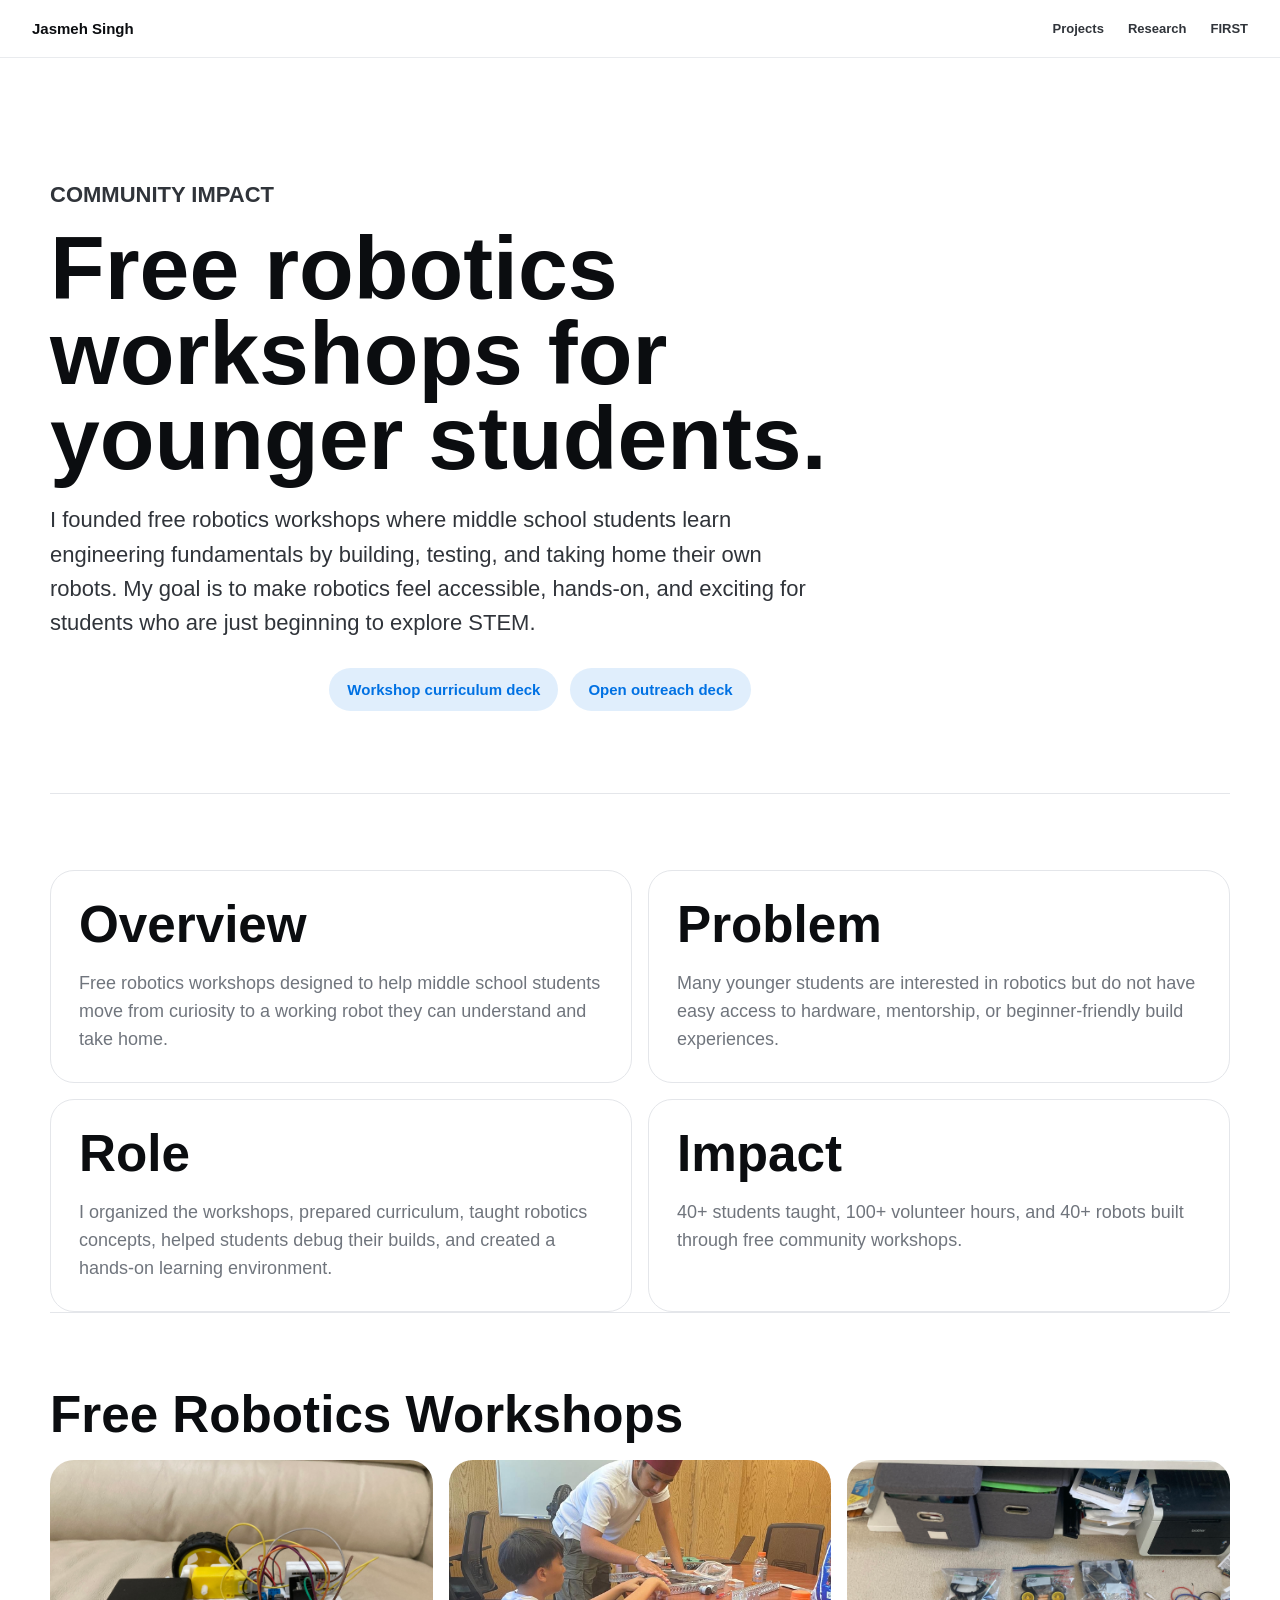
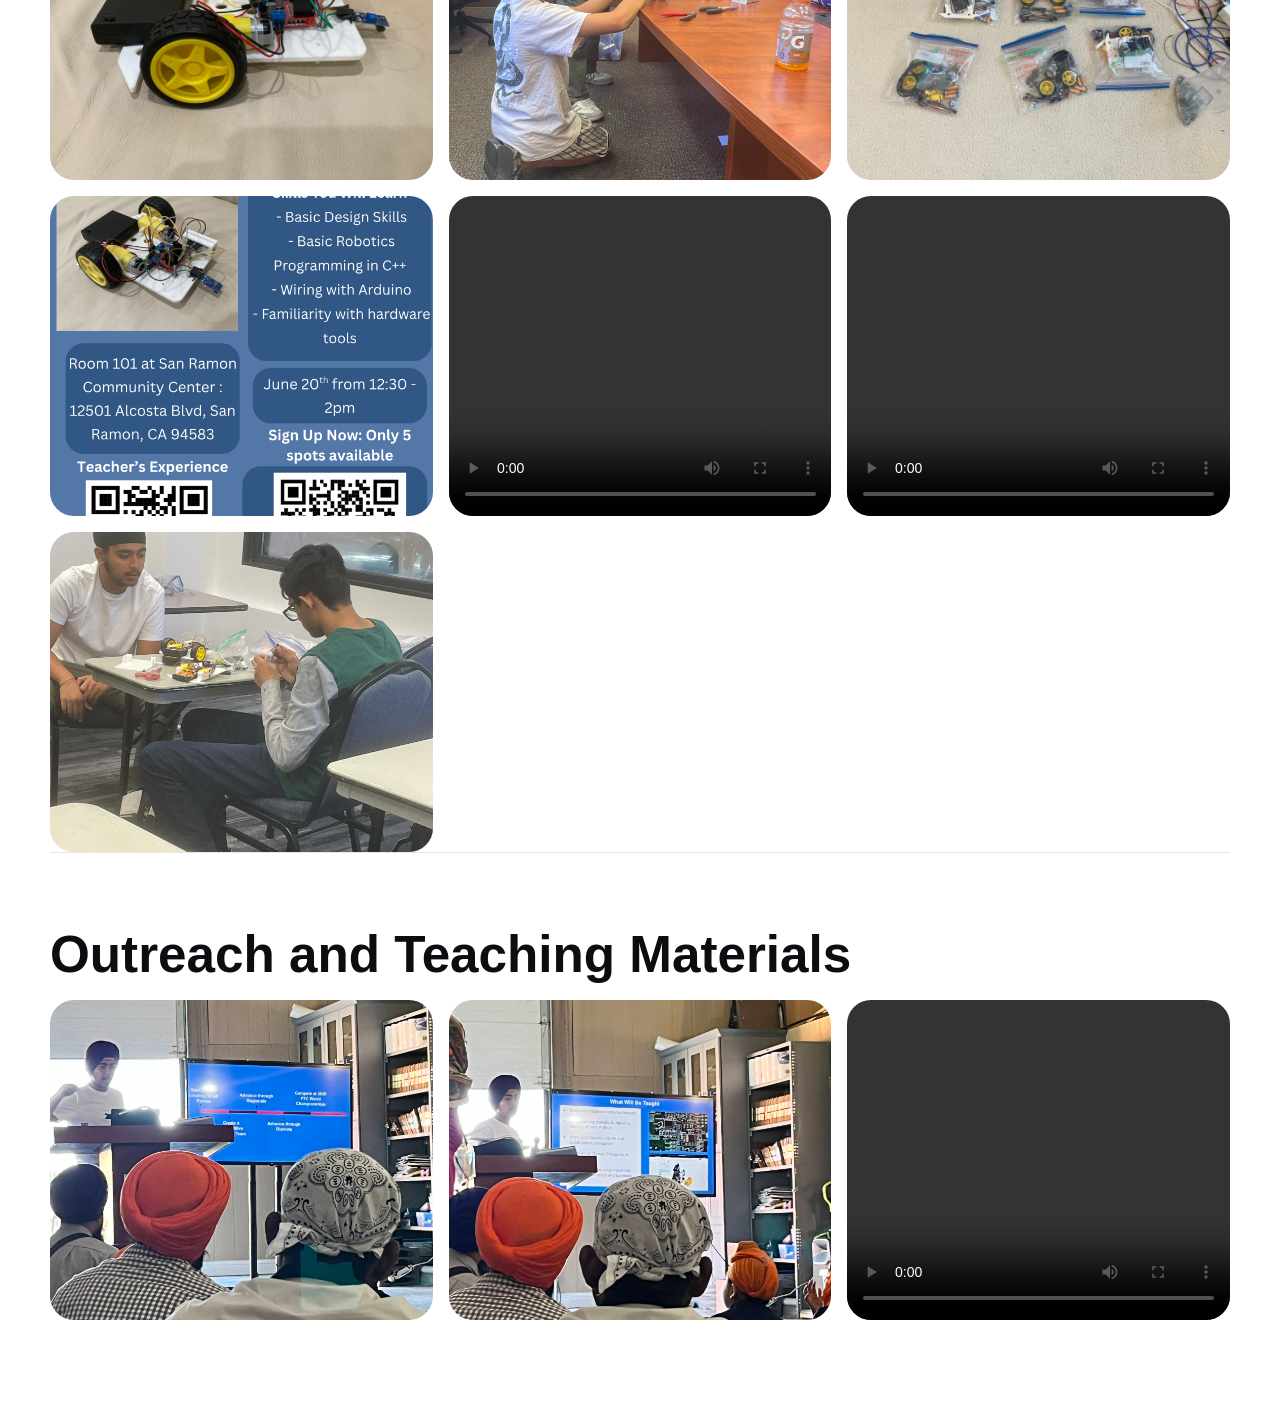
==== community-impact.html @ 5eb65d59 "Initial robotics portfolio site" ====
<!doctype html>
<html lang="en">
  <head>
    <meta charset="utf-8" />
    <meta name="viewport" content="width=device-width, initial-scale=1" />
    <title>Community Impact | Jasmeh Singh</title>
    <link rel="stylesheet" href="styles.css" />
  </head>
  <body>
    <header class="site-header">
      <a class="brand" href="index.html">Jasmeh Singh</a>
      <nav class="nav"><a href="projects/index.html">Projects</a><a href="research/index.html">Research</a><a href="first-robotics.html">FIRST</a></nav>
    </header>
    <main class="detail-page">
      <section class="detail-hero">
        <p class="eyebrow">Community Impact</p>
        <h1>Free robotics workshops for younger students.</h1>
        <p>
          I founded free robotics workshops where middle school students learn
          engineering fundamentals by building, testing, and taking home their own
          robots. My goal is to make robotics feel accessible, hands-on, and exciting
          for students who are just beginning to explore STEM.
        </p>
        <div class="detail-actions">
          <a href="content/community-impact/community-outreach/documents/Week%201%20Presentation.pdf">Workshop curriculum deck</a>
          <a href="content/community-impact/community-outreach/documents/Gurdwara%20Presentation.pdf">Open outreach deck</a>
        </div>
      </section>

      <section class="case-section">
        <div class="case-grid">
          <article class="case-card">
            <h2>Overview</h2>
            <p>Free robotics workshops designed to help middle school students move from curiosity to a working robot they can understand and take home.</p>
          </article>
          <article class="case-card">
            <h2>Problem</h2>
            <p>Many younger students are interested in robotics but do not have easy access to hardware, mentorship, or beginner-friendly build experiences.</p>
          </article>
          <article class="case-card">
            <h2>Role</h2>
            <p>I organized the workshops, prepared curriculum, taught robotics concepts, helped students debug their builds, and created a hands-on learning environment.</p>
          </article>
          <article class="case-card">
            <h2>Impact</h2>
            <p>40+ students taught, 100+ volunteer hours, and 40+ robots built through free community workshops.</p>
          </article>
        </div>
      </section>

      <section class="media-section">
        <h2>Free Robotics Workshops</h2>
        <div class="media-grid">
          <img src="content/community-impact/free-robotics-workshops/sessions/2026/images/IMG_1073.jpeg" alt="Students building robots during a free robotics workshop" />
          <img src="content/community-impact/free-robotics-workshops/sessions/2025/images/2f59584b-9111-4717-8e87-8a0662215ec0.JPG" alt="Jasmeh helping a student build a robot during a free robotics workshop" />
          <img src="content/community-impact/free-robotics-workshops/sessions/2026/images/IMG_1082.jpeg" alt="Robotics workshop students testing their builds" />
          <img src="content/community-impact/free-robotics-workshops/sessions/2026/images/b779cb9566b47be6506abbc08270bf63.png" alt="Robotics workshop build materials" />
          <video controls src="content/community-impact/free-robotics-workshops/sessions/2026/videos/IMG_1084.MOV"></video>
          <video controls src="content/community-impact/free-robotics-workshops/sessions/2026/videos/IMG_1085.MOV"></video>
          <img class="workshop-teaching-photo" src="content/community-impact/free-robotics-workshops/sessions/2026/images/3af8d7fd-0bc2-4c30-8f57-fa39046c0f40.JPG" alt="Jasmeh teaching a student during a 2026 robotics workshop" />
        </div>
      </section>

      <section class="media-section">
        <h2>Outreach and Teaching Materials</h2>
        <div class="media-grid">
          <img src="content/community-impact/community-outreach/images/IMG_2808.jpg" alt="Community outreach presentation" />
          <img src="content/community-impact/community-outreach/images/IMG_2809.jpg" alt="Community outreach robotics session" />
          <video controls src="content/community-impact/community-outreach/videos/7534cc24-8202-4958-a127-30089de04afe.mp4"></video>
        </div>
      </section>
    </main>
  </body>
</html>
---- styles.css ----
:root {
  color-scheme: light dark;
  --bg: #ffffff;
  --bg-soft: #f5f5f7;
  --panel: #ffffff;
  --ink: #0b0d10;
  --ink-soft: #30343a;
  --muted: #70757d;
  --line: #e4e6ea;
  --accent: #0071e3;
  --accent-2: #0f766e;
  --shadow: 0 24px 70px rgba(13, 17, 23, 0.08);
  --radius: 24px;
  --max: 1180px;
}

@media (prefers-color-scheme: dark) {
  :root {
    --bg: #050608;
    --bg-soft: #101216;
    --panel: #15181d;
    --ink: #f5f7fb;
    --ink-soft: #d5dae2;
    --muted: #9aa3af;
    --line: #262b33;
    --accent: #66aaff;
    --accent-2: #65d6c7;
    --shadow: 0 24px 80px rgba(0, 0, 0, 0.35);
  }
}

* {
  box-sizing: border-box;
}

html {
  scroll-behavior: smooth;
}

body {
  margin: 0;
  color: var(--ink);
  background: var(--bg);
  font-family: -apple-system, BlinkMacSystemFont, "SF Pro Display", "SF Pro Text",
    "Helvetica Neue", Arial, sans-serif;
  letter-spacing: 0;
}

img,
video {
  display: block;
  max-width: 100%;
}

a {
  color: inherit;
  text-decoration: none;
}

.site-header {
  position: sticky;
  top: 0;
  z-index: 20;
  display: flex;
  align-items: center;
  justify-content: space-between;
  min-height: 58px;
  padding: 0 32px;
  background: color-mix(in srgb, var(--bg) 86%, transparent);
  border-bottom: 1px solid color-mix(in srgb, var(--line) 80%, transparent);
  backdrop-filter: blur(22px);
}

.brand {
  font-size: 15px;
  font-weight: 760;
}

.nav {
  display: flex;
  gap: 24px;
  color: var(--ink-soft);
  font-size: 13px;
  font-weight: 580;
}

.nav a:hover {
  color: var(--accent);
}

.hero {
  width: min(var(--max), calc(100% - 48px));
  margin: 0 auto;
  padding: 86px 0;
}

.lab-hero {
  display: grid;
  grid-template-columns: minmax(0, 1fr) minmax(360px, 0.72fr);
  gap: 72px;
  align-items: center;
  min-height: calc(100vh - 58px);
}

.hero-copy {
  max-width: 650px;
}

.eyebrow,
.label {
  margin: 0 0 14px;
  color: var(--accent);
  font-size: 12px;
  font-weight: 850;
  letter-spacing: 0;
  text-transform: uppercase;
}

h1,
h2,
h3,
p {
  margin-top: 0;
}

h1 {
  margin-bottom: 24px;
  font-size: clamp(56px, 7.6vw, 118px);
  line-height: 0.92;
  letter-spacing: 0;
}

h2 {
  margin-bottom: 20px;
  font-size: clamp(38px, 5vw, 70px);
  line-height: 1;
  letter-spacing: 0;
}

h3 {
  margin-bottom: 10px;
  font-size: 27px;
  line-height: 1.13;
  letter-spacing: 0;
}

p {
  color: var(--muted);
  font-size: 18px;
  line-height: 1.55;
}

.hero-lede {
  max-width: 610px;
  color: var(--ink-soft);
  font-size: 22px;
  line-height: 1.42;
}

.hero-actions {
  display: flex;
  flex-wrap: wrap;
  gap: 12px;
  margin-top: 34px;
}

.button {
  display: inline-flex;
  align-items: center;
  justify-content: center;
  min-height: 44px;
  padding: 0 22px;
  border-radius: 999px;
  font-size: 15px;
  font-weight: 760;
}

.button.primary {
  color: #fff;
  background: var(--accent);
}

.button.secondary,
.contact-links a,
.detail-actions a {
  color: var(--accent);
  background: color-mix(in srgb, var(--accent) 12%, var(--panel));
}

.hero-portrait {
  position: relative;
}

.hero-portrait::before {
  content: "";
  position: absolute;
  inset: 10% -10% -8% 8%;
  border-radius: 42px;
  background: var(--bg-soft);
}

.hero-portrait img {
  position: relative;
  width: 100%;
  height: min(660px, calc(100vh - 150px));
  min-height: 480px;
  object-fit: cover;
  object-position: center;
  border-radius: 36px;
  box-shadow: var(--shadow);
}

.thesis {
  padding: 100px max(24px, calc((100vw - var(--max)) / 2));
  background: var(--bg-soft);
  text-align: center;
}

.thesis h2 {
  max-width: 1040px;
  margin: 0 auto;
}

.story-strip {
  display: grid;
  grid-template-columns: repeat(4, minmax(0, 1fr));
  gap: 1px;
  background: var(--line);
  border-top: 1px solid var(--line);
  border-bottom: 1px solid var(--line);
}

.story-strip article {
  padding: 34px;
  background: var(--bg);
}

.story-strip span,
.research-row span,
.timeline-line span {
  display: block;
  margin-bottom: 18px;
  color: var(--accent);
  font-size: 13px;
  font-weight: 860;
}

.story-strip p {
  margin-bottom: 0;
  font-size: 16px;
}

.about-section {
  display: grid;
  grid-template-columns: 0.78fr 1.22fr;
  gap: 54px;
  border-top: 1px solid var(--line);
}

.about-copy p {
  color: var(--ink-soft);
  font-size: 28px;
  line-height: 1.32;
  font-weight: 680;
}

.section,
.detail-page {
  width: min(var(--max), calc(100% - 48px));
  margin: 0 auto;
  padding: 104px 0;
}

.section-heading {
  max-width: 820px;
  margin-bottom: 42px;
}

.section-heading.centered {
  margin-right: auto;
  margin-left: auto;
  text-align: center;
}

.premium-grid {
  display: grid;
  grid-template-columns: 1.15fr 0.85fr;
  gap: 18px;
}

.feature-tile {
  display: grid;
  overflow: hidden;
  min-height: 460px;
  border: 1px solid var(--line);
  border-radius: 28px;
  background: var(--panel);
  box-shadow: var(--shadow);
}

.feature-tile.large {
  grid-row: span 2;
  padding: 34px;
}

.feature-tile:not(.large) {
  grid-template-columns: 0.9fr 1.1fr;
  align-items: center;
  min-height: 220px;
}

.feature-tile img {
  width: 100%;
  height: 100%;
  min-height: 220px;
  object-fit: cover;
}

.feature-tile > div:not(.abstract-visual) {
  padding: 28px;
}

.abstract-visual,
.detail-visual,
.project-visual {
  display: grid;
  place-items: center;
  color: #fff;
  background:
    radial-gradient(circle at top left, rgba(255, 255, 255, 0.26), transparent 34%),
    linear-gradient(135deg, #111827 0%, #0f766e 52%, #0071e3 100%);
  font-size: clamp(30px, 4vw, 58px);
  line-height: 1;
  font-weight: 900;
  text-align: center;
}

.feature-tile.large .abstract-visual {
  min-height: 320px;
  margin-top: auto;
  border-radius: 22px;
}

.split-section {
  display: grid;
  grid-template-columns: 0.8fr 1.2fr;
  gap: 54px;
  border-top: 1px solid var(--line);
}

.research-list {
  display: grid;
  gap: 1px;
  overflow: hidden;
  border: 1px solid var(--line);
  border-radius: 28px;
  background: var(--line);
}

.research-row {
  display: grid;
  grid-template-columns: 64px 1fr;
  gap: 24px;
  padding: 30px;
  background: var(--panel);
}

.research-row p {
  margin-bottom: 0;
}

.section-link {
  display: inline-flex;
  margin-top: 14px;
  color: var(--accent);
  font-size: 18px;
  font-weight: 770;
}

.section-link::after {
  content: " ->";
}

.media-band {
  display: grid;
  grid-template-columns: minmax(0, 1.05fr) minmax(0, 0.95fr);
  gap: 46px;
  align-items: center;
  border-top: 1px solid var(--line);
}

.media-band video,
.project-detail-hero img,
.project-detail-hero video {
  width: 100%;
  height: 540px;
  object-fit: cover;
  border-radius: 30px;
  background: #000;
  box-shadow: var(--shadow);
}

.media-band p {
  max-width: 560px;
  font-size: 20px;
}

.impact-section {
  padding: 104px max(24px, calc((100vw - var(--max)) / 2));
  background: var(--bg-soft);
}

.impact-gallery {
  display: grid;
  grid-template-columns: 1.15fr 0.92fr 0.92fr;
  gap: 16px;
}

.impact-gallery img {
  width: 100%;
  height: 420px;
  object-fit: cover;
  border-radius: 26px;
}

.impact-video-strip {
  display: grid;
  grid-template-columns: repeat(3, minmax(0, 1fr));
  gap: 16px;
  margin-top: 16px;
}

.impact-video-strip video,
.impact-video-strip img {
  width: 100%;
  height: 280px;
  object-fit: cover;
  border-radius: 24px;
  background: #000;
}

.impact-video-strip .workshop-teaching-photo,
.media-grid .workshop-teaching-photo {
  object-position: center 18%;
}

.metrics {
  display: grid;
  grid-template-columns: repeat(3, minmax(0, 1fr));
  gap: 16px;
  margin-top: 16px;
}

.metrics div {
  padding: 30px;
  border: 1px solid var(--line);
  border-radius: 24px;
  background: var(--panel);
  text-align: center;
}

.metrics strong {
  display: block;
  color: var(--ink);
  font-size: 58px;
  line-height: 1;
}

.metrics span {
  display: block;
  margin-top: 10px;
  color: var(--muted);
  font-size: 16px;
  font-weight: 760;
  text-transform: uppercase;
}

.awards {
  border-top: 1px solid var(--line);
}

.timeline-line {
  display: grid;
  grid-template-columns: repeat(3, minmax(0, 1fr));
  gap: 16px;
}

.timeline-line a {
  padding: 30px;
  border: 1px solid var(--line);
  border-radius: 24px;
  background: var(--panel);
}

.timeline-line strong,
.timeline-line em {
  display: block;
}

.timeline-line strong {
  margin-bottom: 12px;
  font-size: 23px;
  line-height: 1.15;
}

.timeline-line em {
  color: var(--muted);
  font-style: normal;
}

.skills-section {
  border-top: 1px solid var(--line);
}

.skills-grid {
  display: grid;
  grid-template-columns: repeat(3, minmax(0, 1fr));
  gap: 16px;
}

.skills-grid article {
  min-height: 170px;
  padding: 26px;
  border: 1px solid var(--line);
  border-radius: 24px;
  background: var(--panel);
  box-shadow: var(--shadow);
}

.skills-grid span {
  display: block;
  margin-bottom: 20px;
  color: var(--accent);
  font-size: 13px;
  font-weight: 850;
  text-transform: uppercase;
}

.skills-grid p {
  margin: 0;
  color: var(--ink-soft);
  font-size: 22px;
  line-height: 1.28;
  font-weight: 720;
}

.contact {
  padding: 104px max(24px, calc((100vw - var(--max)) / 2));
  text-align: center;
}

.contact h2 {
  max-width: 900px;
  margin-right: auto;
  margin-left: auto;
}

.contact-links,
.detail-actions {
  display: flex;
  flex-wrap: wrap;
  justify-content: center;
  gap: 12px;
  margin-top: 28px;
}

.contact-links a,
.detail-actions a {
  min-width: 112px;
  padding: 13px 18px;
  border-radius: 999px;
  font-size: 15px;
  font-weight: 780;
}

.footer {
  display: flex;
  justify-content: space-between;
  gap: 18px;
  padding: 26px 32px;
  border-top: 1px solid var(--line);
}

.footer p,
.footer a {
  margin: 0;
  color: var(--muted);
  font-size: 14px;
}

.detail-page {
  padding-top: 78px;
}

.detail-hero,
.project-detail-hero {
  padding: 42px 0 82px;
}

.detail-hero {
  max-width: 980px;
}

.detail-hero h1,
.project-detail-hero h1 {
  margin-bottom: 22px;
  font-size: clamp(50px, 7vw, 96px);
  line-height: 0.95;
}

.detail-hero p,
.project-detail-hero p {
  max-width: 780px;
  color: var(--ink-soft);
  font-size: 22px;
}

.project-detail-hero {
  display: grid;
  grid-template-columns: minmax(0, 0.92fr) minmax(0, 1.08fr);
  gap: 48px;
  align-items: center;
}

.detail-visual {
  width: 100%;
  min-height: 540px;
  border-radius: 30px;
  box-shadow: var(--shadow);
}

.detail-grid {
  display: grid;
  grid-template-columns: repeat(3, minmax(0, 1fr));
  gap: 18px;
}

.detail-card {
  overflow: hidden;
  border: 1px solid var(--line);
  border-radius: 26px;
  background: var(--panel);
  box-shadow: var(--shadow);
}

.detail-card img,
.detail-card .project-visual {
  width: 100%;
  height: 260px;
  object-fit: cover;
}

.detail-card h2 {
  margin: 24px 24px 10px;
  font-size: 28px;
}

.detail-card p {
  margin: 0 24px 26px;
  font-size: 17px;
}

.case-section,
.media-section {
  padding: 76px 0 0;
  border-top: 1px solid var(--line);
}

.case-section h2,
.media-section h2 {
  font-size: clamp(34px, 4vw, 56px);
}

.case-grid {
  display: grid;
  grid-template-columns: repeat(2, minmax(0, 1fr));
  gap: 16px;
}

.case-card {
  padding: 28px;
  border: 1px solid var(--line);
  border-radius: 24px;
  background: var(--panel);
}

.case-card p {
  margin-bottom: 0;
}

.media-grid {
  display: grid;
  grid-template-columns: repeat(3, minmax(0, 1fr));
  gap: 16px;
}

.media-grid img,
.media-grid video,
.video-card {
  width: 100%;
  height: 320px;
  border-radius: 24px;
  object-fit: cover;
  background: var(--bg-soft);
}

.video-card {
  position: relative;
  display: block;
  overflow: hidden;
  background: #000;
}

.video-card img {
  width: 100%;
  height: 100%;
  object-fit: cover;
  opacity: 0.74;
}

.video-card span {
  position: absolute;
  left: 22px;
  bottom: 22px;
  display: inline-flex;
  align-items: center;
  min-height: 42px;
  padding: 0 16px;
  border-radius: 999px;
  color: #fff;
  background: rgba(0, 0, 0, 0.62);
  backdrop-filter: blur(14px);
  font-size: 15px;
  font-weight: 780;
}

.video-card span::before {
  content: "";
  width: 0;
  height: 0;
  margin-right: 9px;
  border-top: 7px solid transparent;
  border-bottom: 7px solid transparent;
  border-left: 11px solid #fff;
}

@media (max-width: 1000px) {
  .nav {
    display: none;
  }

  .lab-hero,
  .split-section,
  .media-band,
  .project-detail-hero,
  .about-section {
    grid-template-columns: 1fr;
  }

  .story-strip,
  .premium-grid,
  .timeline-line,
  .skills-grid,
  .metrics,
  .impact-video-strip,
  .detail-grid,
  .case-grid,
  .media-grid {
    grid-template-columns: 1fr;
  }

  .feature-tile:not(.large) {
    grid-template-columns: 1fr;
  }

  .impact-gallery {
    grid-template-columns: 1fr;
  }
}

@media (max-width: 680px) {
  .site-header {
    padding: 0 18px;
  }

  .hero,
  .section,
  .detail-page {
    width: min(var(--max), calc(100% - 32px));
  }

  .hero {
    padding: 46px 0 72px;
  }

  h1 {
    font-size: 54px;
  }

  h2 {
    font-size: 38px;
  }

  .hero-lede,
  .detail-hero p,
  .project-detail-hero p {
    font-size: 19px;
  }

  .hero-portrait img {
    height: 390px;
    min-height: 390px;
    border-radius: 24px;
  }

  .story-strip article,
  .feature-tile.large,
  .case-card {
    padding: 24px;
  }

  .media-band video,
  .project-detail-hero img,
  .project-detail-hero video,
  .detail-visual {
    height: 320px;
    min-height: 320px;
  }

  .impact-gallery img,
  .media-grid img,
  .media-grid video,
  .video-card {
    height: 280px;
  }

  .about-copy p {
    font-size: 22px;
  }

  .metrics strong {
    font-size: 46px;
  }

  .footer {
    flex-direction: column;
    padding: 24px 18px;
  }
}
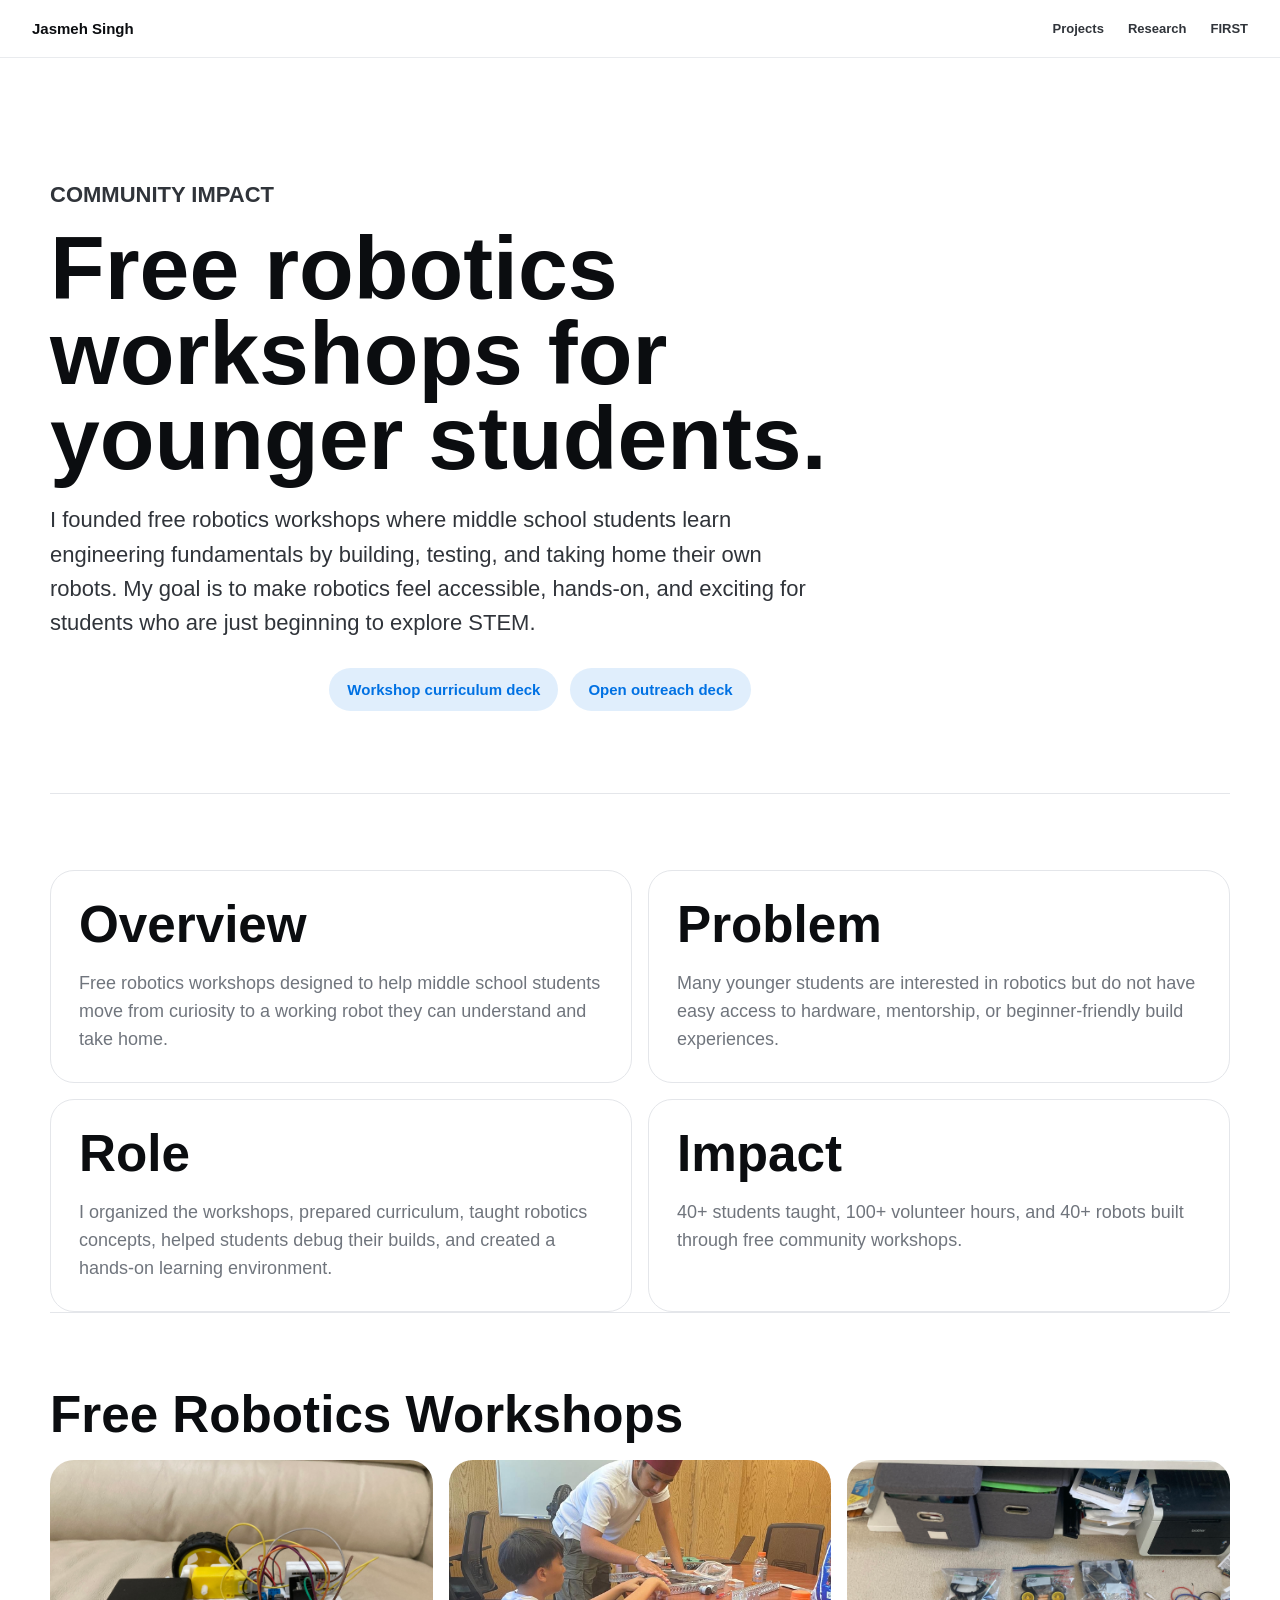
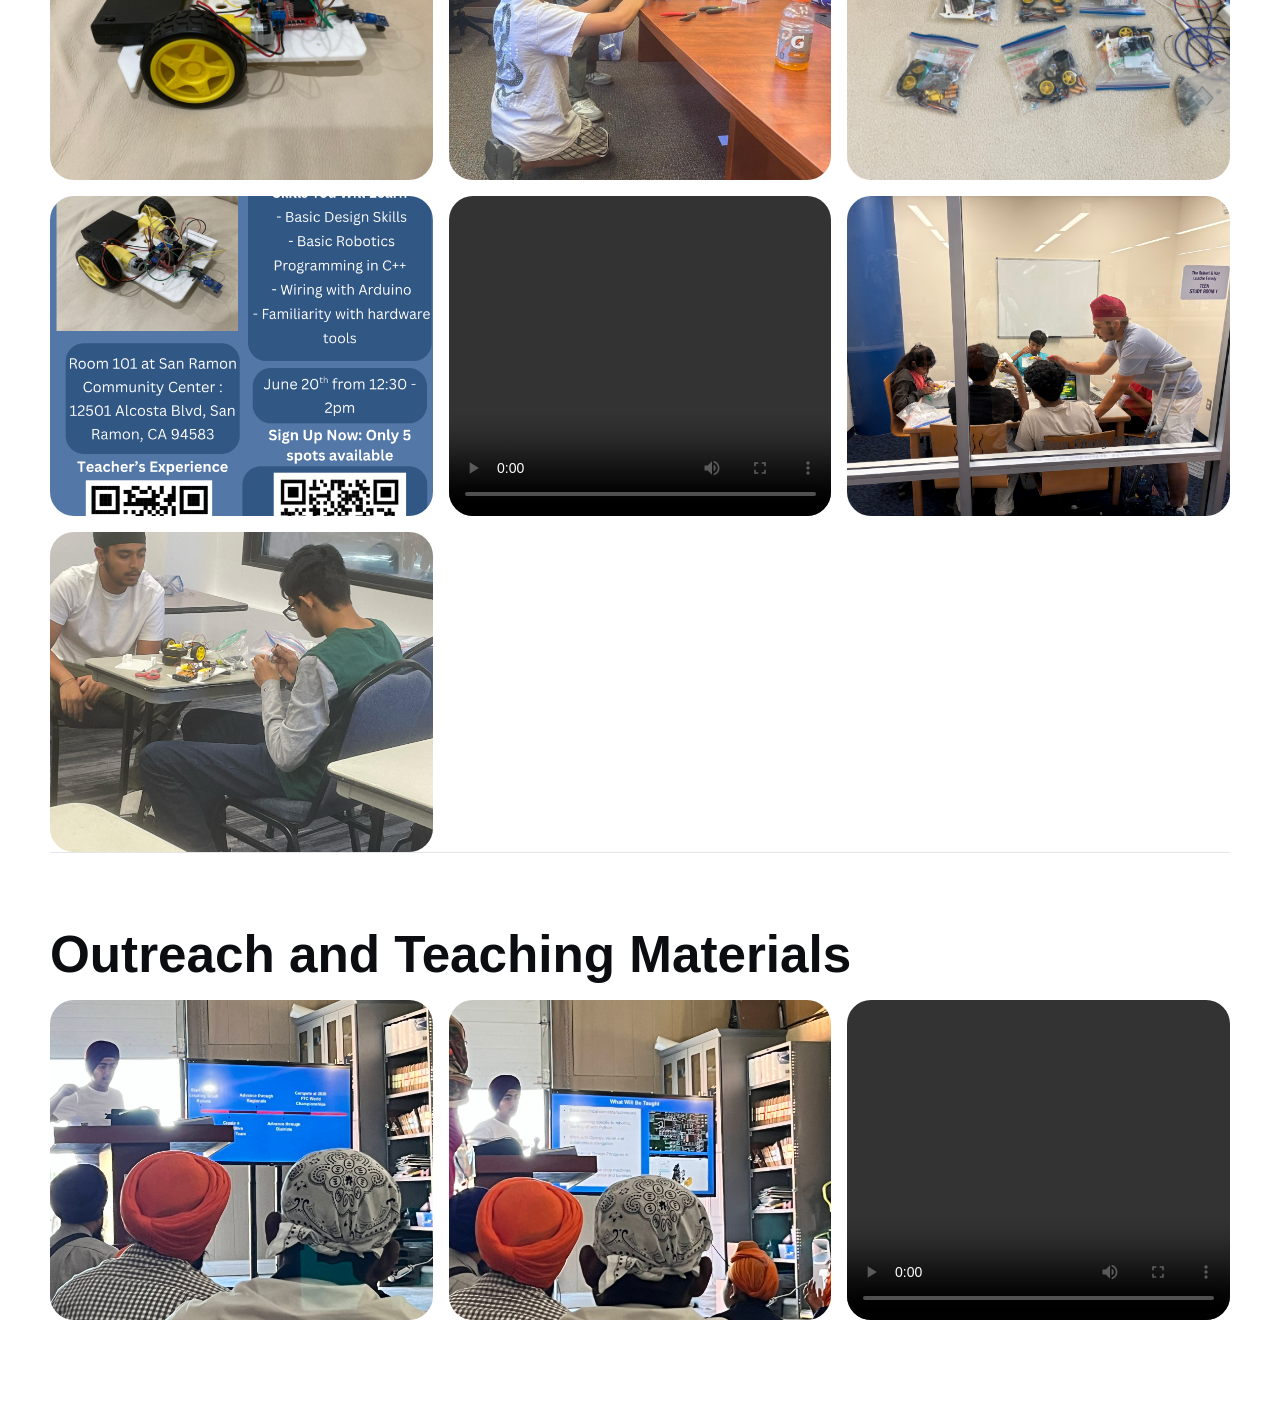
==== commit 6d1a89df: "Update workshop gallery image" ====
--- a/community-impact.html
+++ b/community-impact.html
@@ -56,7 +56,7 @@
           <img src="content/community-impact/free-robotics-workshops/sessions/2026/images/IMG_1082.jpeg" alt="Robotics workshop students testing their builds" />
           <img src="content/community-impact/free-robotics-workshops/sessions/2026/images/b779cb9566b47be6506abbc08270bf63.png" alt="Robotics workshop build materials" />
           <video controls src="content/community-impact/free-robotics-workshops/sessions/2026/videos/IMG_1084.MOV"></video>
-          <video controls src="content/community-impact/free-robotics-workshops/sessions/2026/videos/IMG_1085.MOV"></video>
+          <img src="content/community-impact/free-robotics-workshops/sessions/2026/images/IMG_0280.jpeg" alt="Jasmeh teaching students during a 2026 free robotics workshop" />
           <img class="workshop-teaching-photo" src="content/community-impact/free-robotics-workshops/sessions/2026/images/3af8d7fd-0bc2-4c30-8f57-fa39046c0f40.JPG" alt="Jasmeh teaching a student during a 2026 robotics workshop" />
         </div>
       </section>
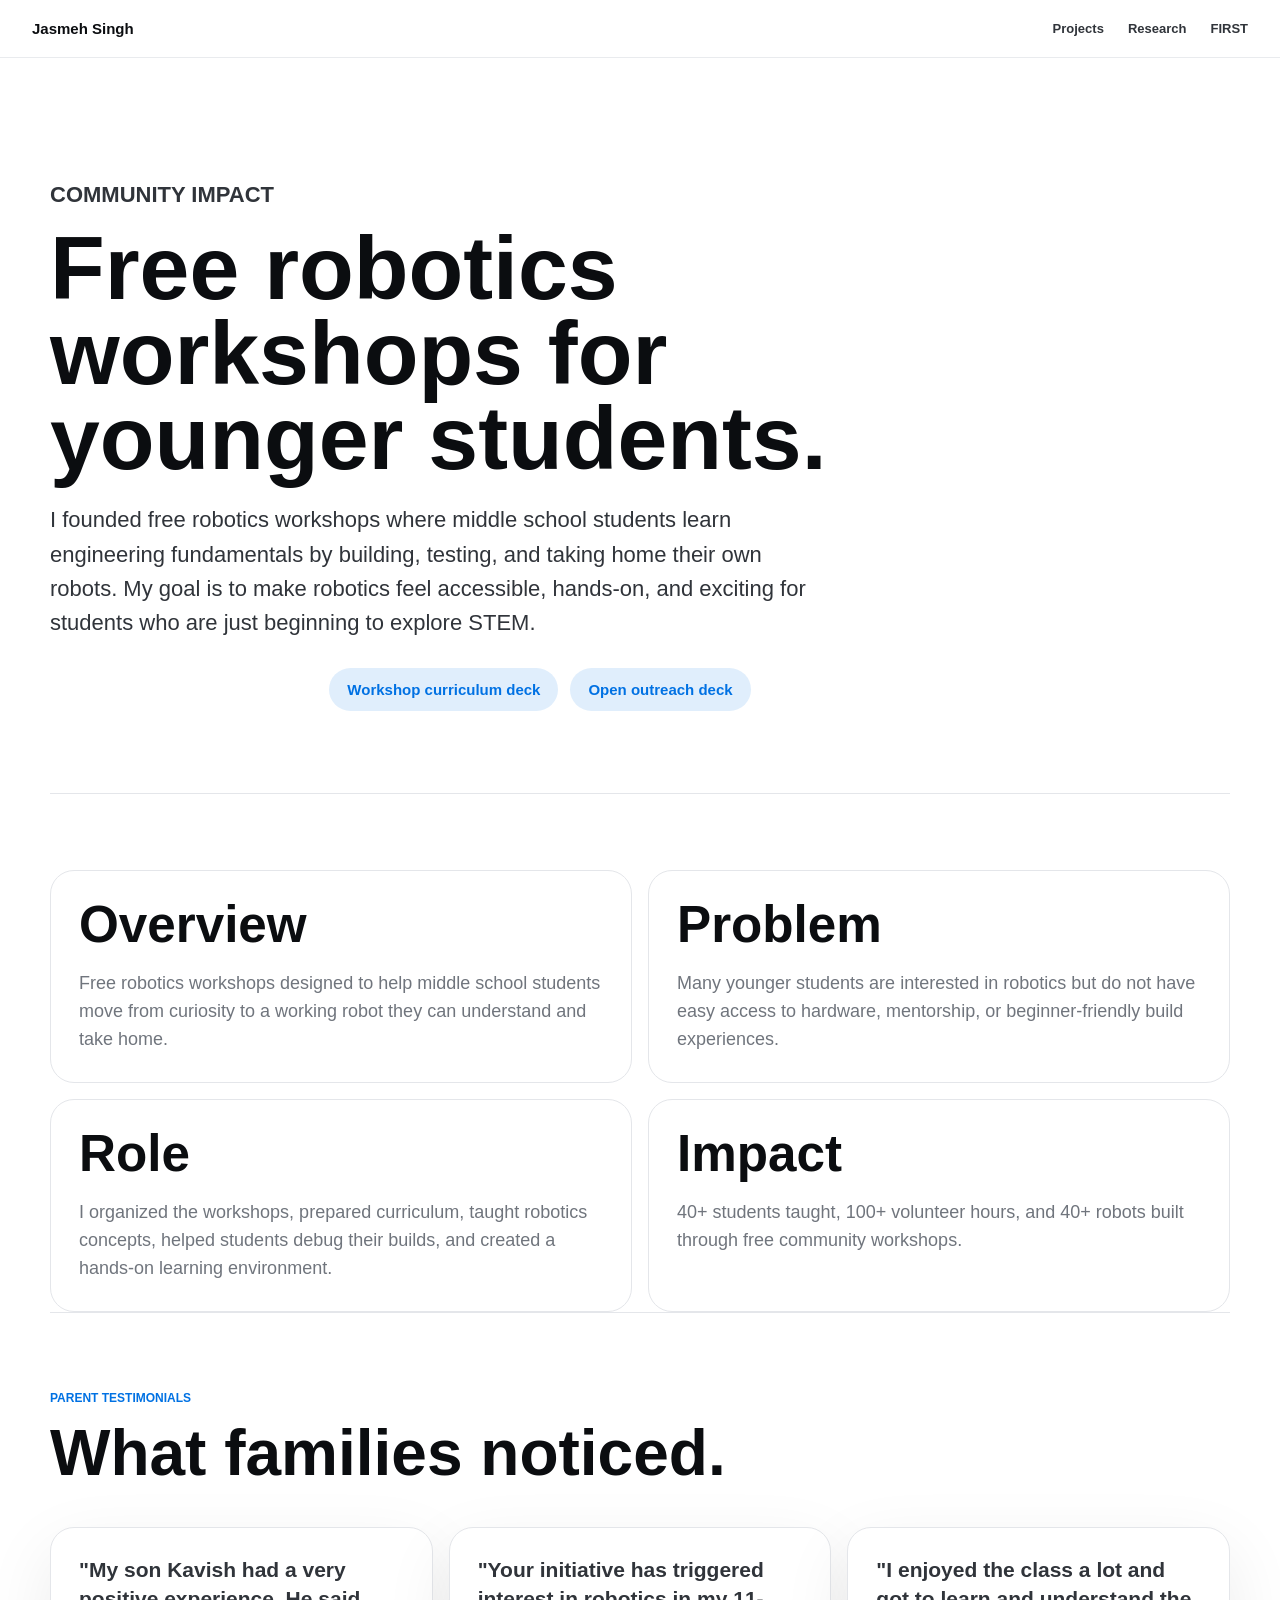
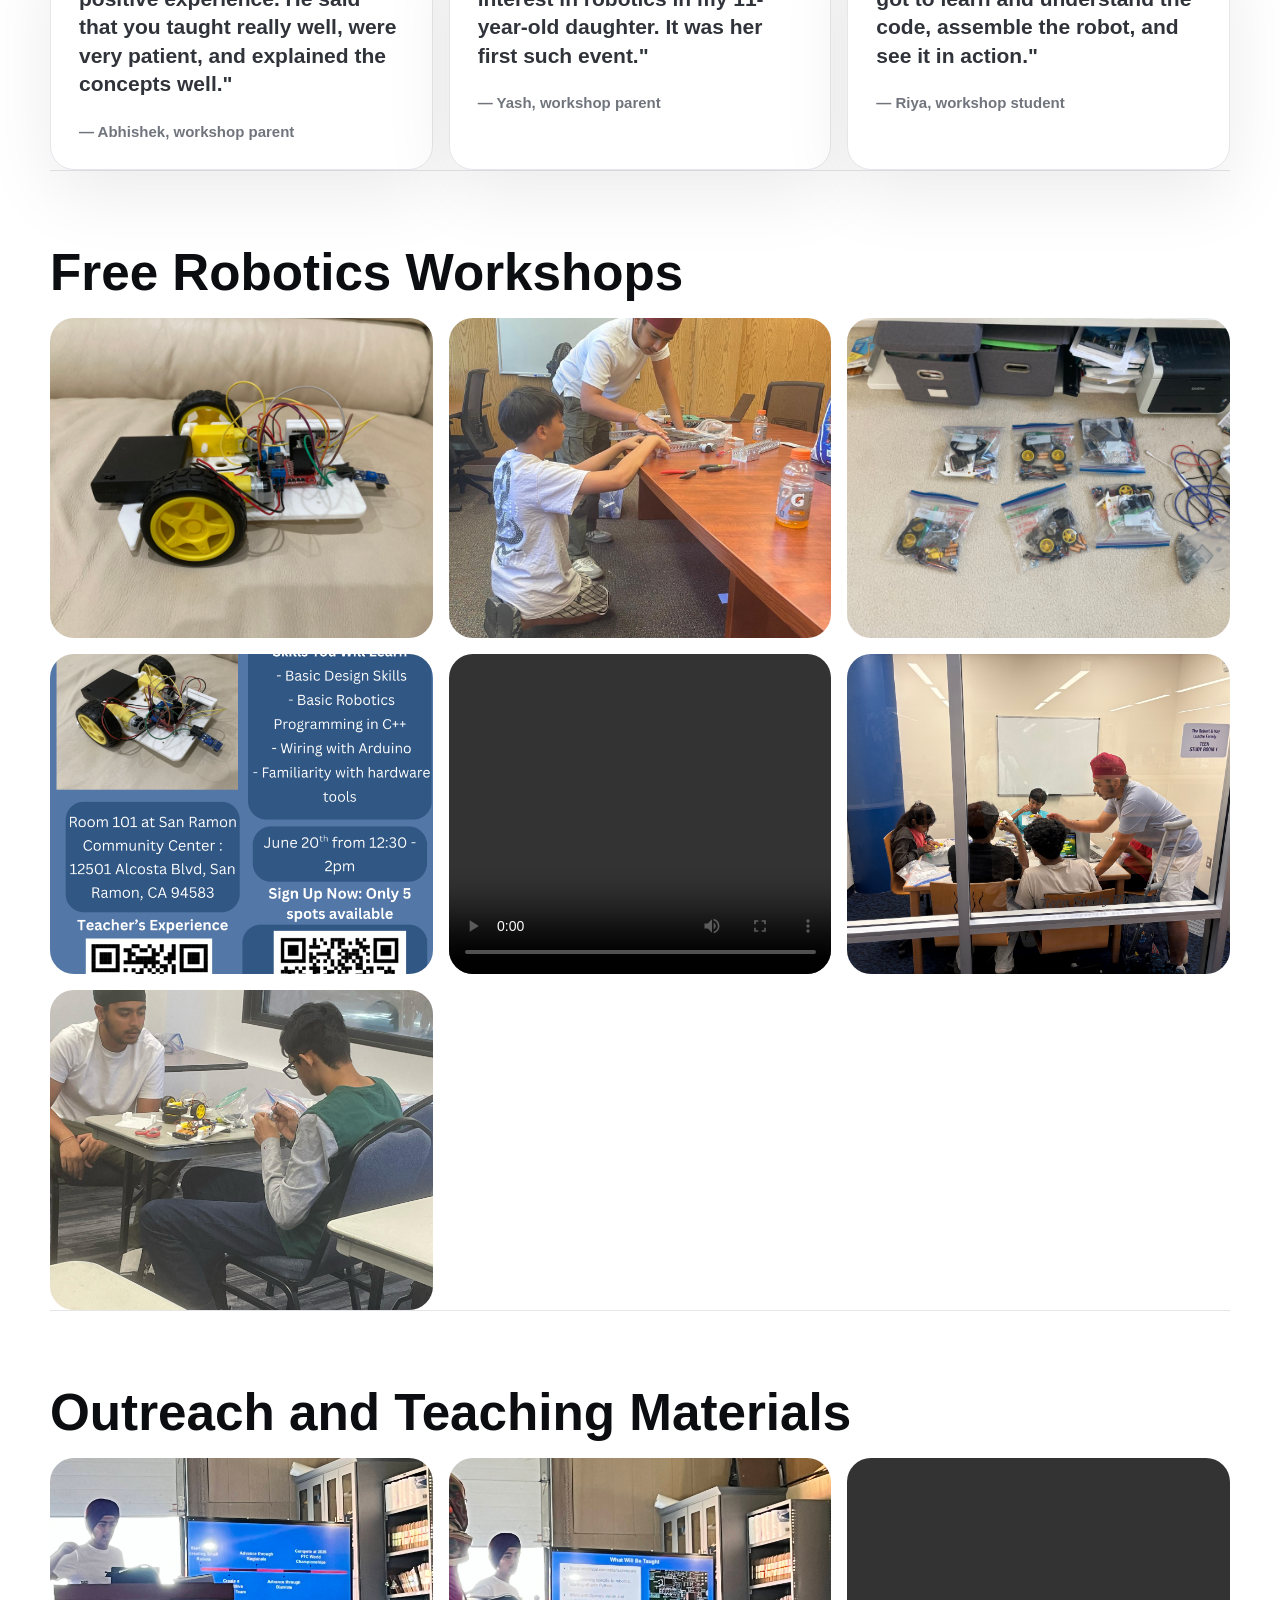
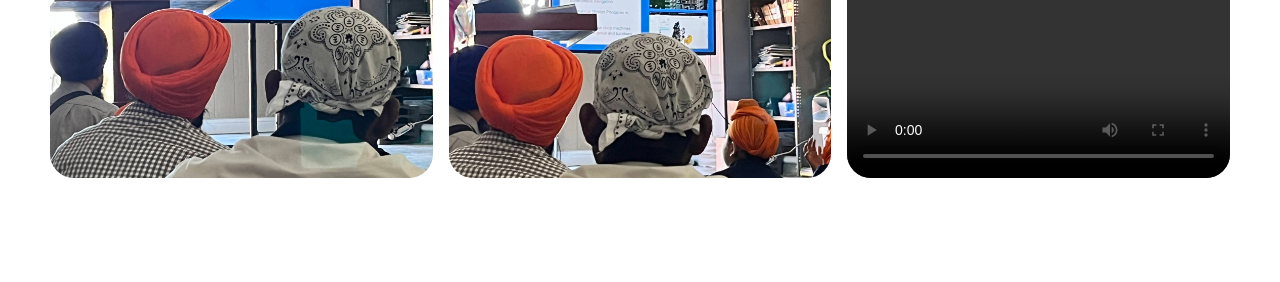
==== commit 5bb558d9: "Add workshop testimonials" ====
--- a/community-impact.html
+++ b/community-impact.html
@@ -48,6 +48,36 @@
         </div>
       </section>
 
+      <section class="testimonial-section">
+        <div class="section-heading">
+          <p class="eyebrow">Parent Testimonials</p>
+          <h2>What families noticed.</h2>
+        </div>
+        <div class="testimonial-grid">
+          <article>
+            <p>
+              "My son Kavish had a very positive experience. He said that you taught
+              really well, were very patient, and explained the concepts well."
+            </p>
+            <span>— Abhishek, workshop parent</span>
+          </article>
+          <article>
+            <p>
+              "Your initiative has triggered interest in robotics in my 11-year-old
+              daughter. It was her first such event."
+            </p>
+            <span>— Yash, workshop parent</span>
+          </article>
+          <article>
+            <p>
+              "I enjoyed the class a lot and got to learn and understand the code,
+              assemble the robot, and see it in action."
+            </p>
+            <span>— Riya, workshop student</span>
+          </article>
+        </div>
+      </section>
+
       <section class="media-section">
         <h2>Free Robotics Workshops</h2>
         <div class="media-grid">
--- a/styles.css
+++ b/styles.css
@@ -688,6 +688,39 @@
   margin-bottom: 0;
 }
 
+.testimonial-section {
+  padding: 76px 0 0;
+  border-top: 1px solid var(--line);
+}
+
+.testimonial-grid {
+  display: grid;
+  grid-template-columns: repeat(3, minmax(0, 1fr));
+  gap: 16px;
+}
+
+.testimonial-grid article {
+  padding: 28px;
+  border: 1px solid var(--line);
+  border-radius: 24px;
+  background: var(--panel);
+  box-shadow: var(--shadow);
+}
+
+.testimonial-grid p {
+  margin-bottom: 24px;
+  color: var(--ink-soft);
+  font-size: 21px;
+  line-height: 1.36;
+  font-weight: 680;
+}
+
+.testimonial-grid span {
+  color: var(--muted);
+  font-size: 15px;
+  font-weight: 760;
+}
+
 .media-grid {
   display: grid;
   grid-template-columns: repeat(3, minmax(0, 1fr));
@@ -765,6 +798,7 @@
   .impact-video-strip,
   .detail-grid,
   .case-grid,
+  .testimonial-grid,
   .media-grid {
     grid-template-columns: 1fr;
   }
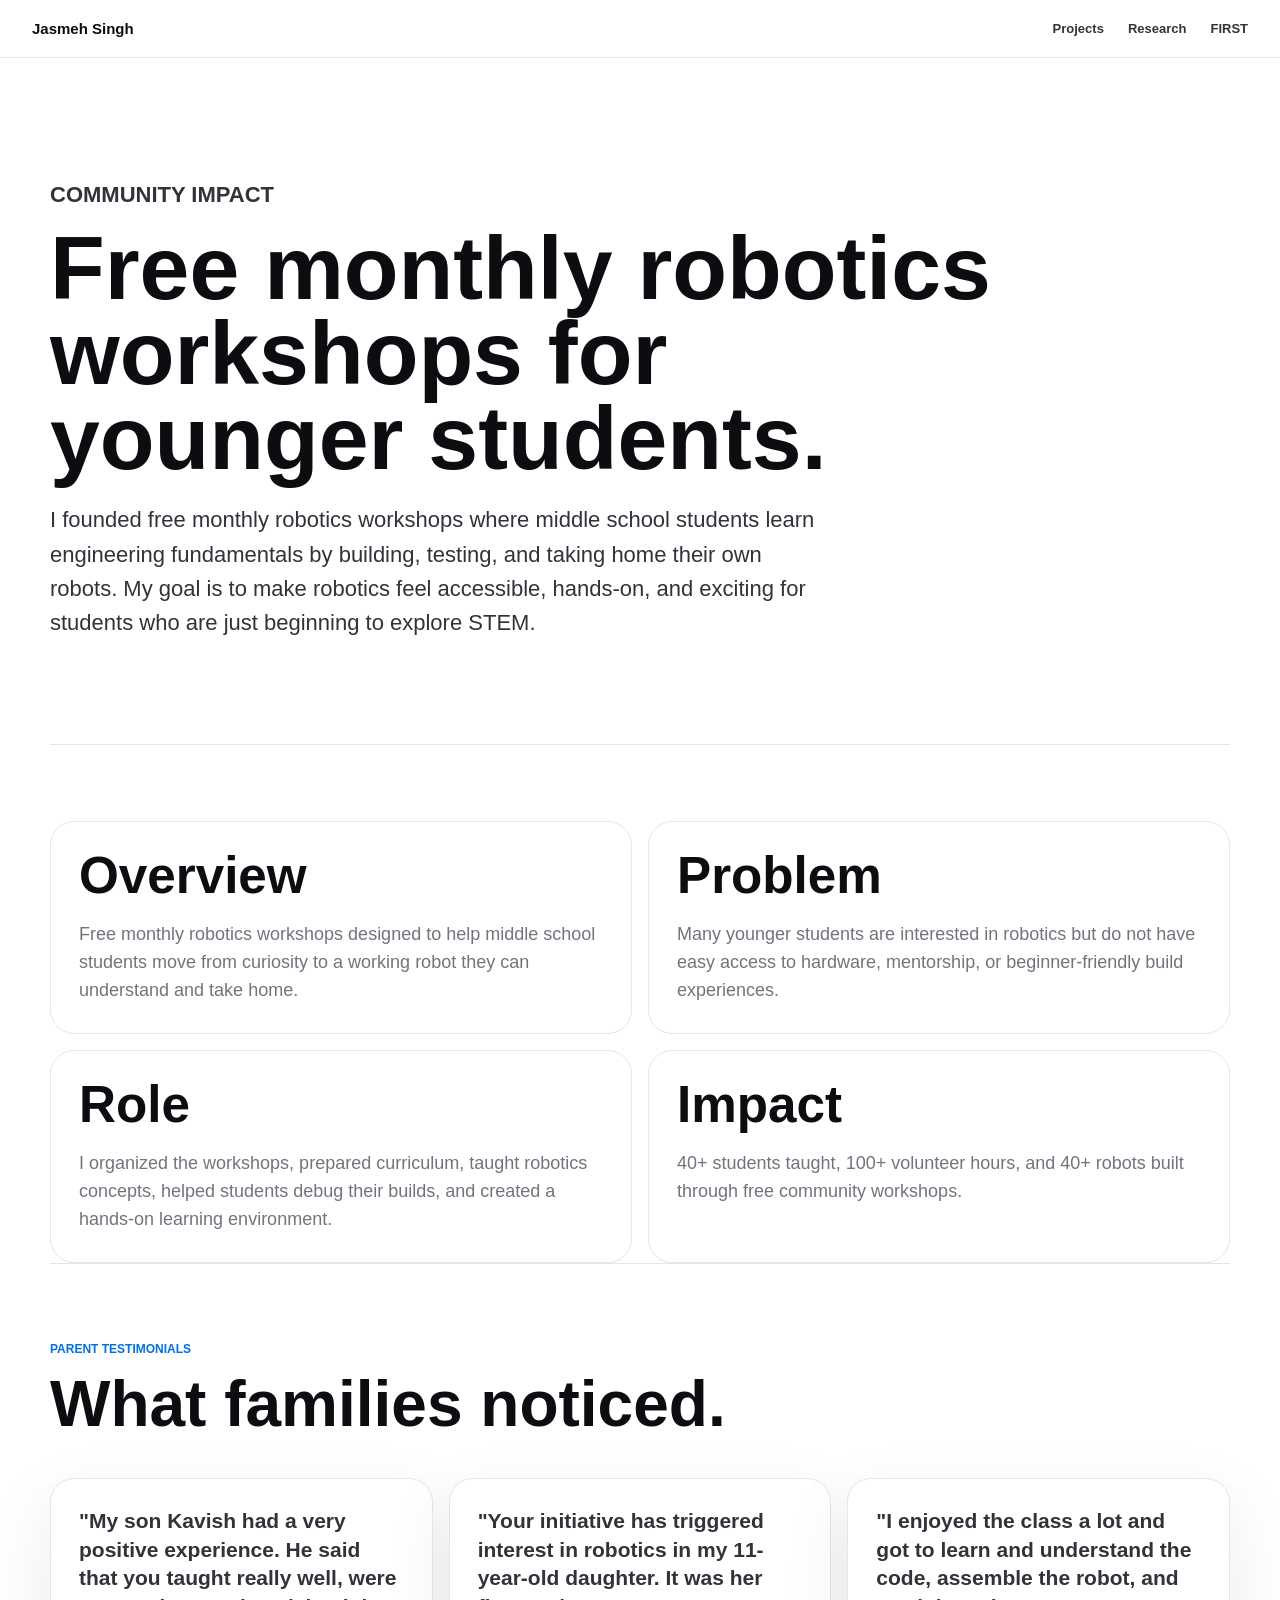
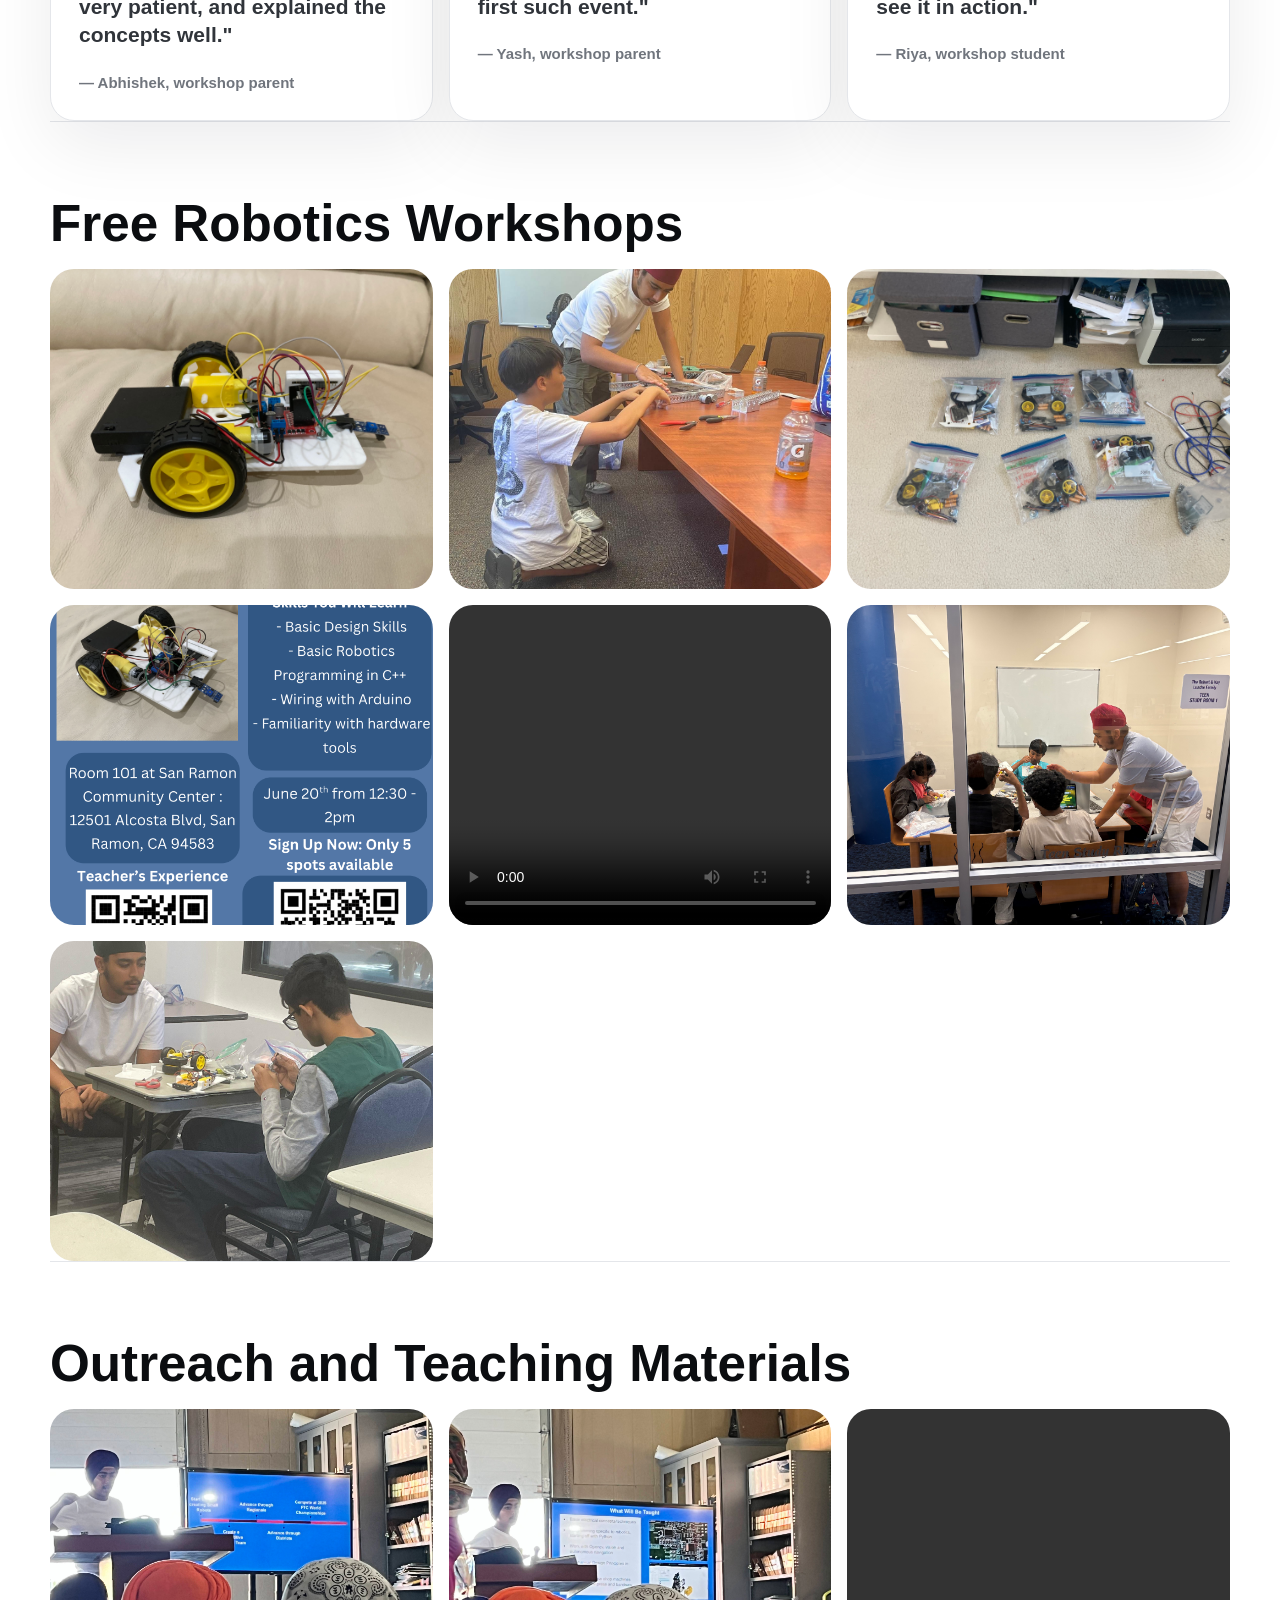
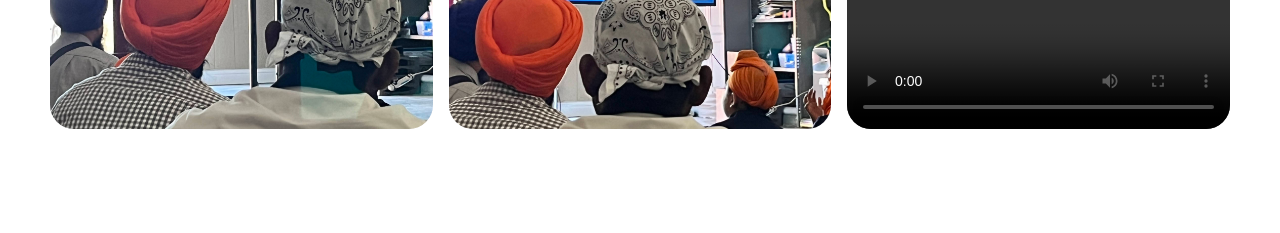
==== commit 55dbb756: "Update workshop hero copy" ====
--- a/community-impact.html
+++ b/community-impact.html
@@ -14,24 +14,20 @@
     <main class="detail-page">
       <section class="detail-hero">
         <p class="eyebrow">Community Impact</p>
-        <h1>Free robotics workshops for younger students.</h1>
+        <h1>Free monthly robotics workshops for younger students.</h1>
         <p>
-          I founded free robotics workshops where middle school students learn
+          I founded free monthly robotics workshops where middle school students learn
           engineering fundamentals by building, testing, and taking home their own
           robots. My goal is to make robotics feel accessible, hands-on, and exciting
           for students who are just beginning to explore STEM.
         </p>
-        <div class="detail-actions">
-          <a href="content/community-impact/community-outreach/documents/Week%201%20Presentation.pdf">Workshop curriculum deck</a>
-          <a href="content/community-impact/community-outreach/documents/Gurdwara%20Presentation.pdf">Open outreach deck</a>
-        </div>
       </section>
 
       <section class="case-section">
         <div class="case-grid">
           <article class="case-card">
             <h2>Overview</h2>
-            <p>Free robotics workshops designed to help middle school students move from curiosity to a working robot they can understand and take home.</p>
+            <p>Free monthly robotics workshops designed to help middle school students move from curiosity to a working robot they can understand and take home.</p>
           </article>
           <article class="case-card">
             <h2>Problem</h2>
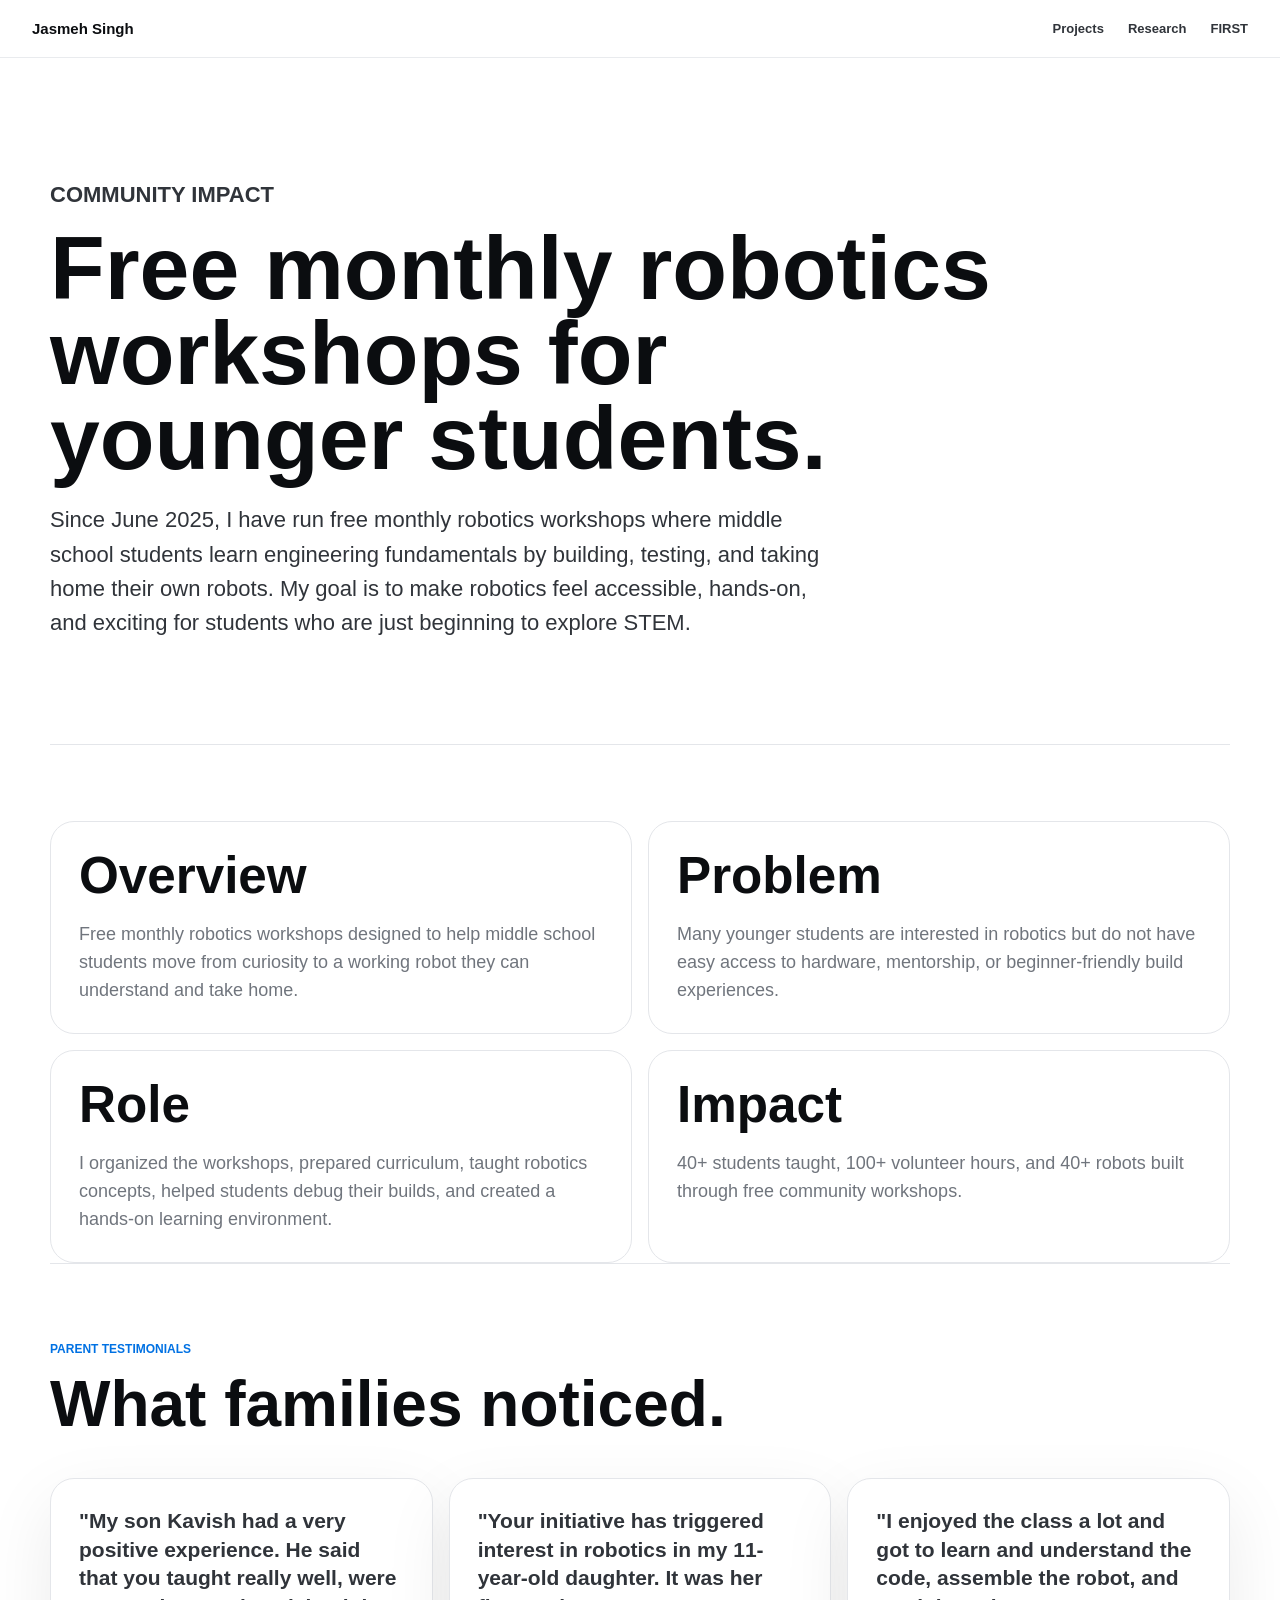
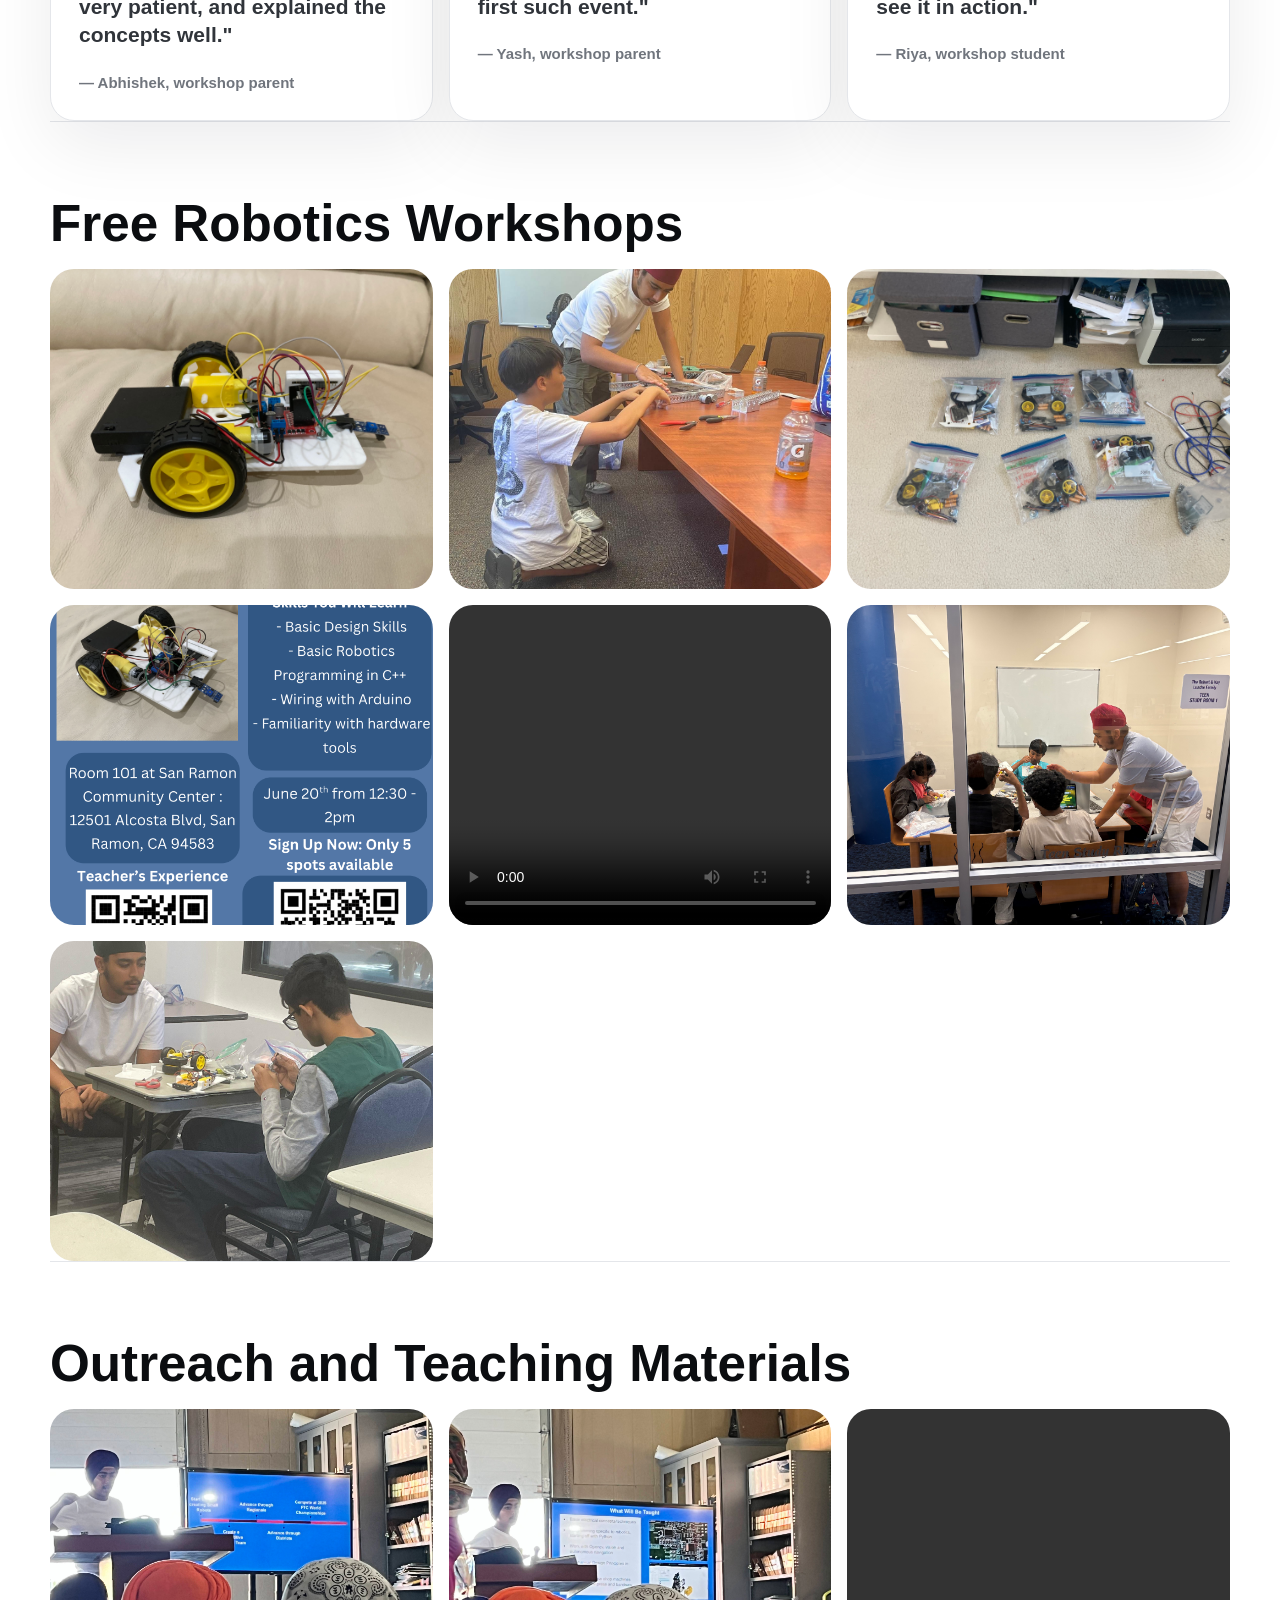
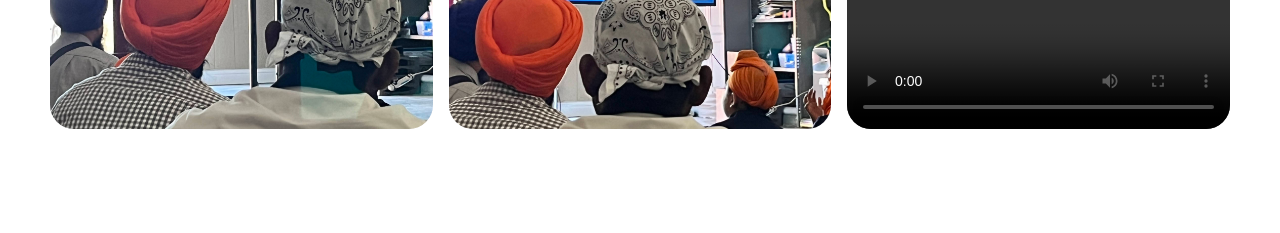
==== commit fe445135: "Clarify monthly workshop timeline" ====
--- a/community-impact.html
+++ b/community-impact.html
@@ -16,10 +16,10 @@
         <p class="eyebrow">Community Impact</p>
         <h1>Free monthly robotics workshops for younger students.</h1>
         <p>
-          I founded free monthly robotics workshops where middle school students learn
-          engineering fundamentals by building, testing, and taking home their own
-          robots. My goal is to make robotics feel accessible, hands-on, and exciting
-          for students who are just beginning to explore STEM.
+          Since June 2025, I have run free monthly robotics workshops where middle
+          school students learn engineering fundamentals by building, testing, and
+          taking home their own robots. My goal is to make robotics feel accessible,
+          hands-on, and exciting for students who are just beginning to explore STEM.
         </p>
       </section>
 
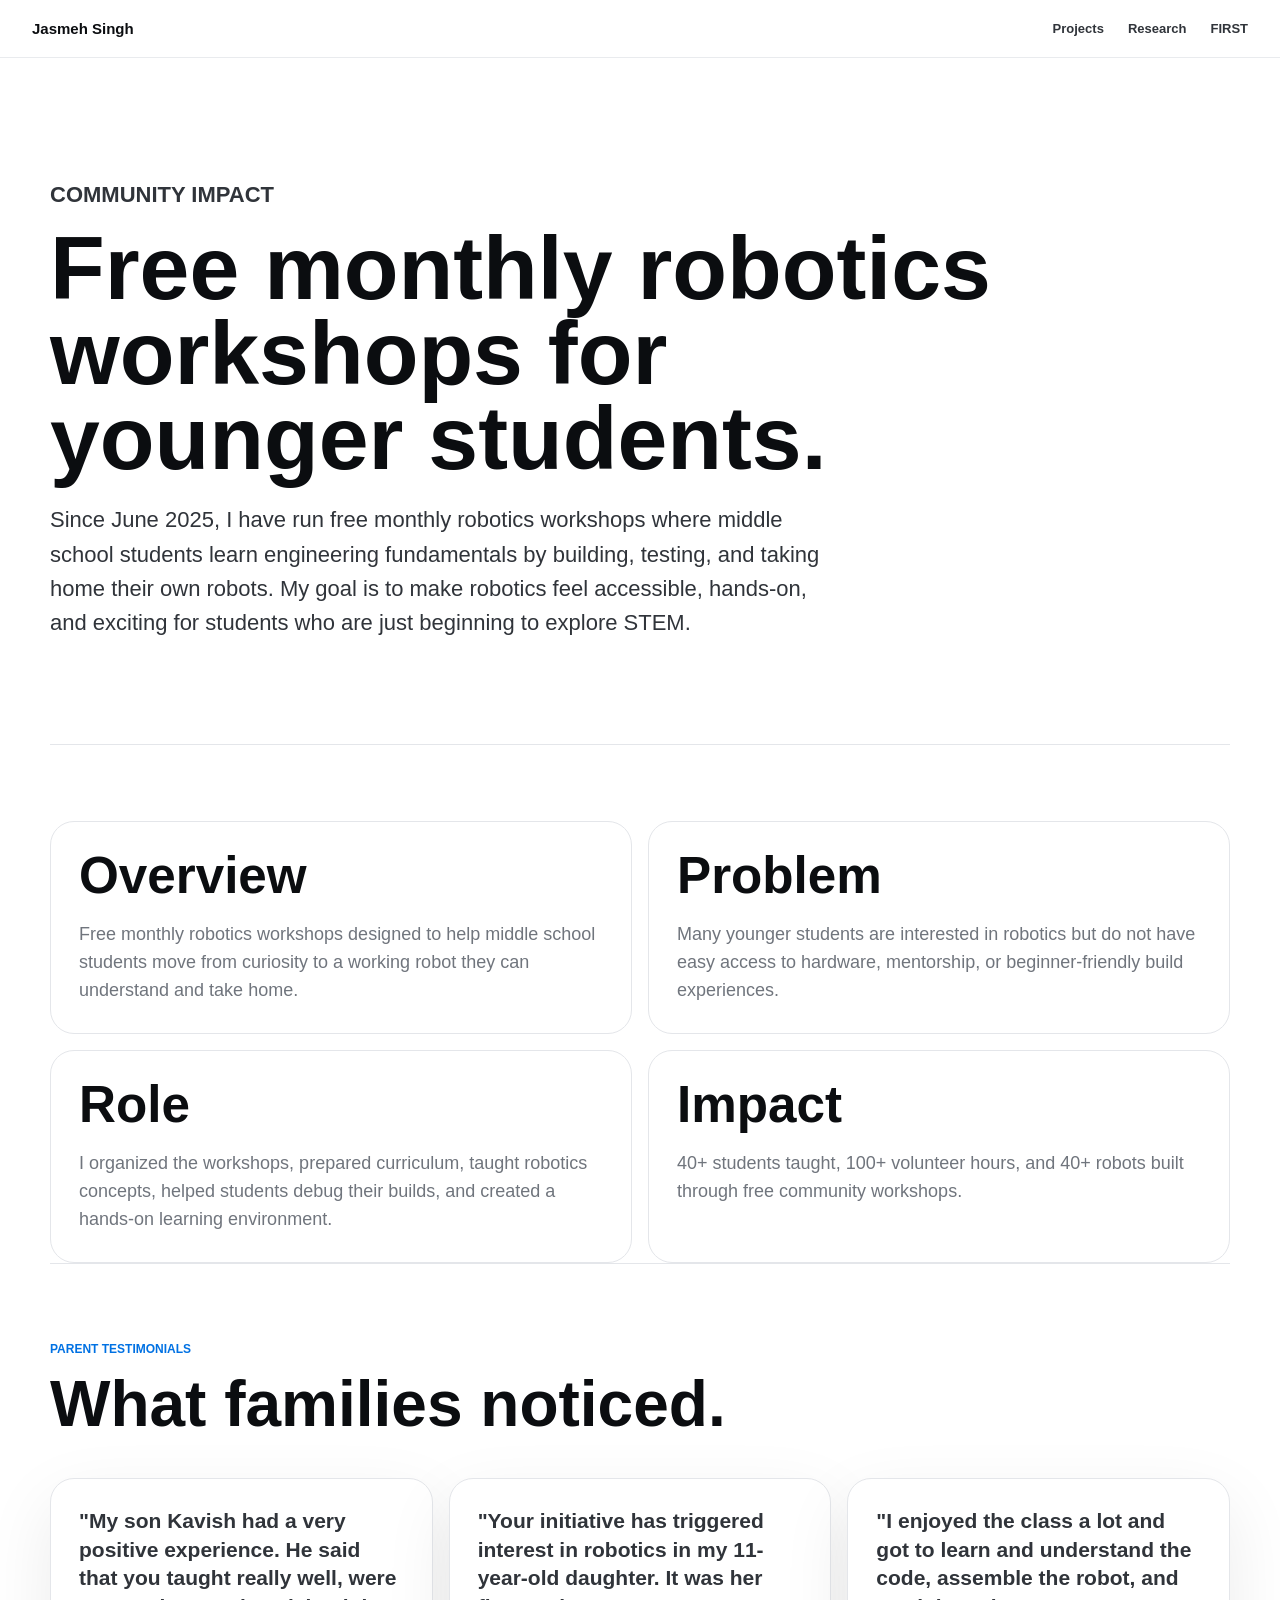
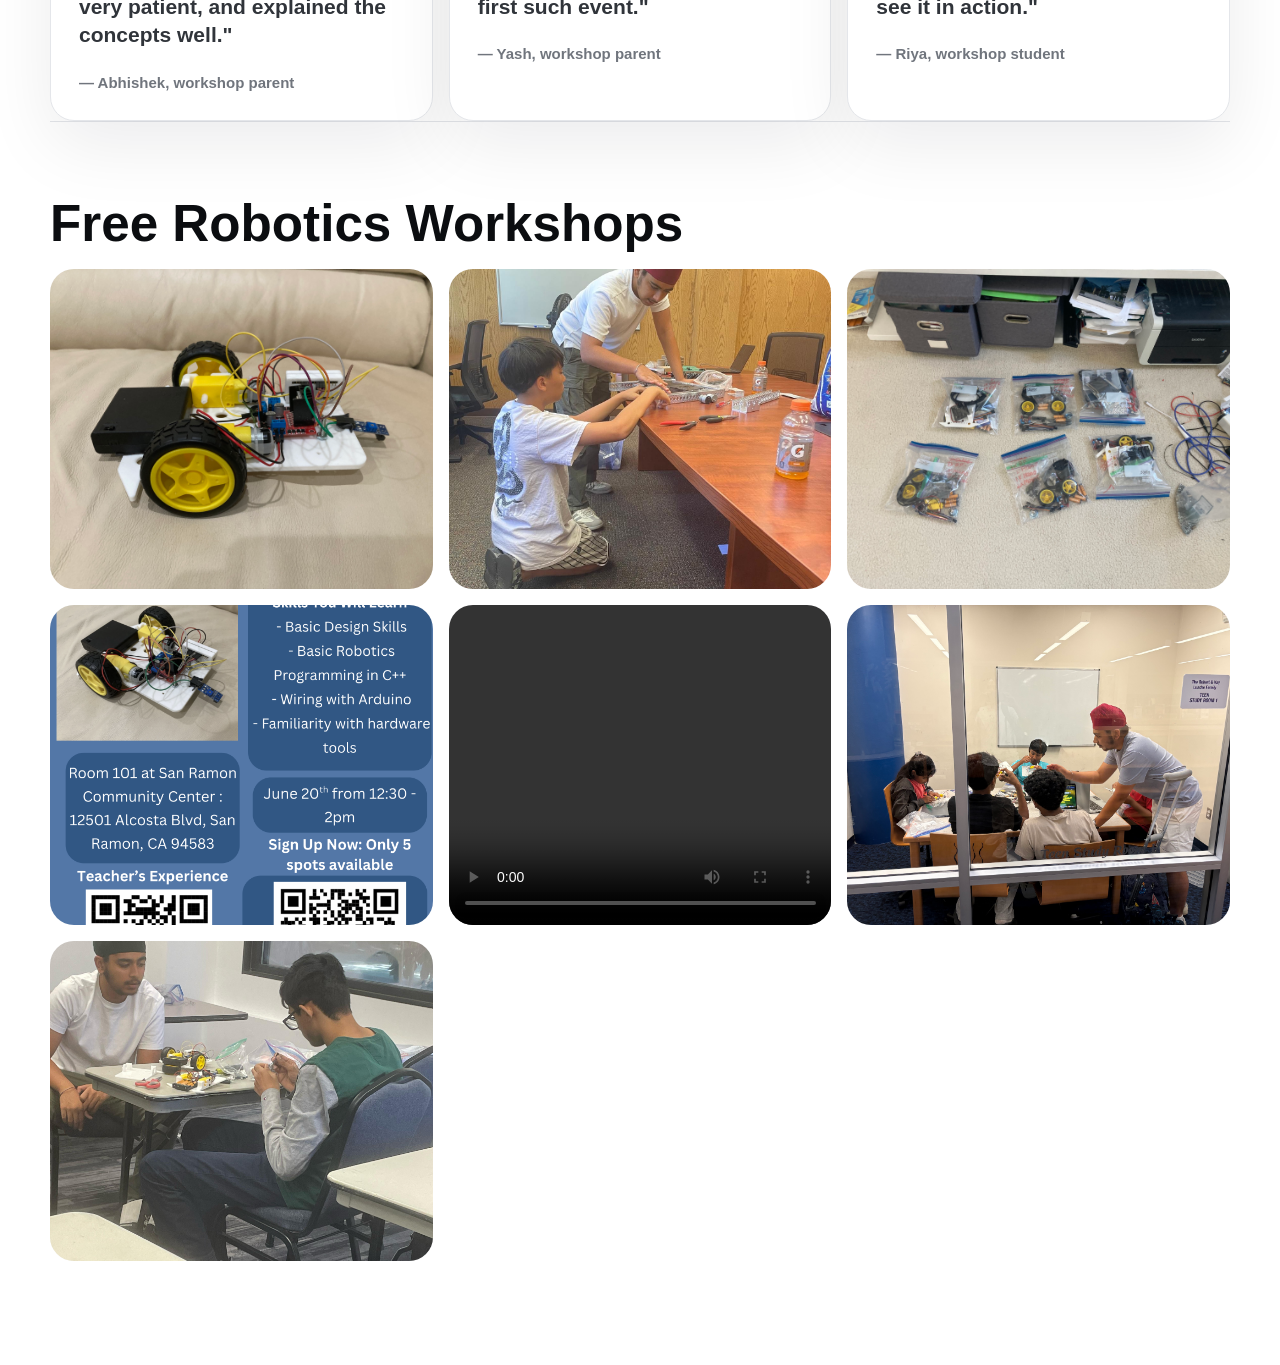
==== commit 0c348cc9: "Remove outreach materials section" ====
--- a/community-impact.html
+++ b/community-impact.html
@@ -86,15 +86,6 @@
           <img class="workshop-teaching-photo" src="content/community-impact/free-robotics-workshops/sessions/2026/images/3af8d7fd-0bc2-4c30-8f57-fa39046c0f40.JPG" alt="Jasmeh teaching a student during a 2026 robotics workshop" />
         </div>
       </section>
-
-      <section class="media-section">
-        <h2>Outreach and Teaching Materials</h2>
-        <div class="media-grid">
-          <img src="content/community-impact/community-outreach/images/IMG_2808.jpg" alt="Community outreach presentation" />
-          <img src="content/community-impact/community-outreach/images/IMG_2809.jpg" alt="Community outreach robotics session" />
-          <video controls src="content/community-impact/community-outreach/videos/7534cc24-8202-4958-a127-30089de04afe.mp4"></video>
-        </div>
-      </section>
     </main>
   </body>
 </html>
